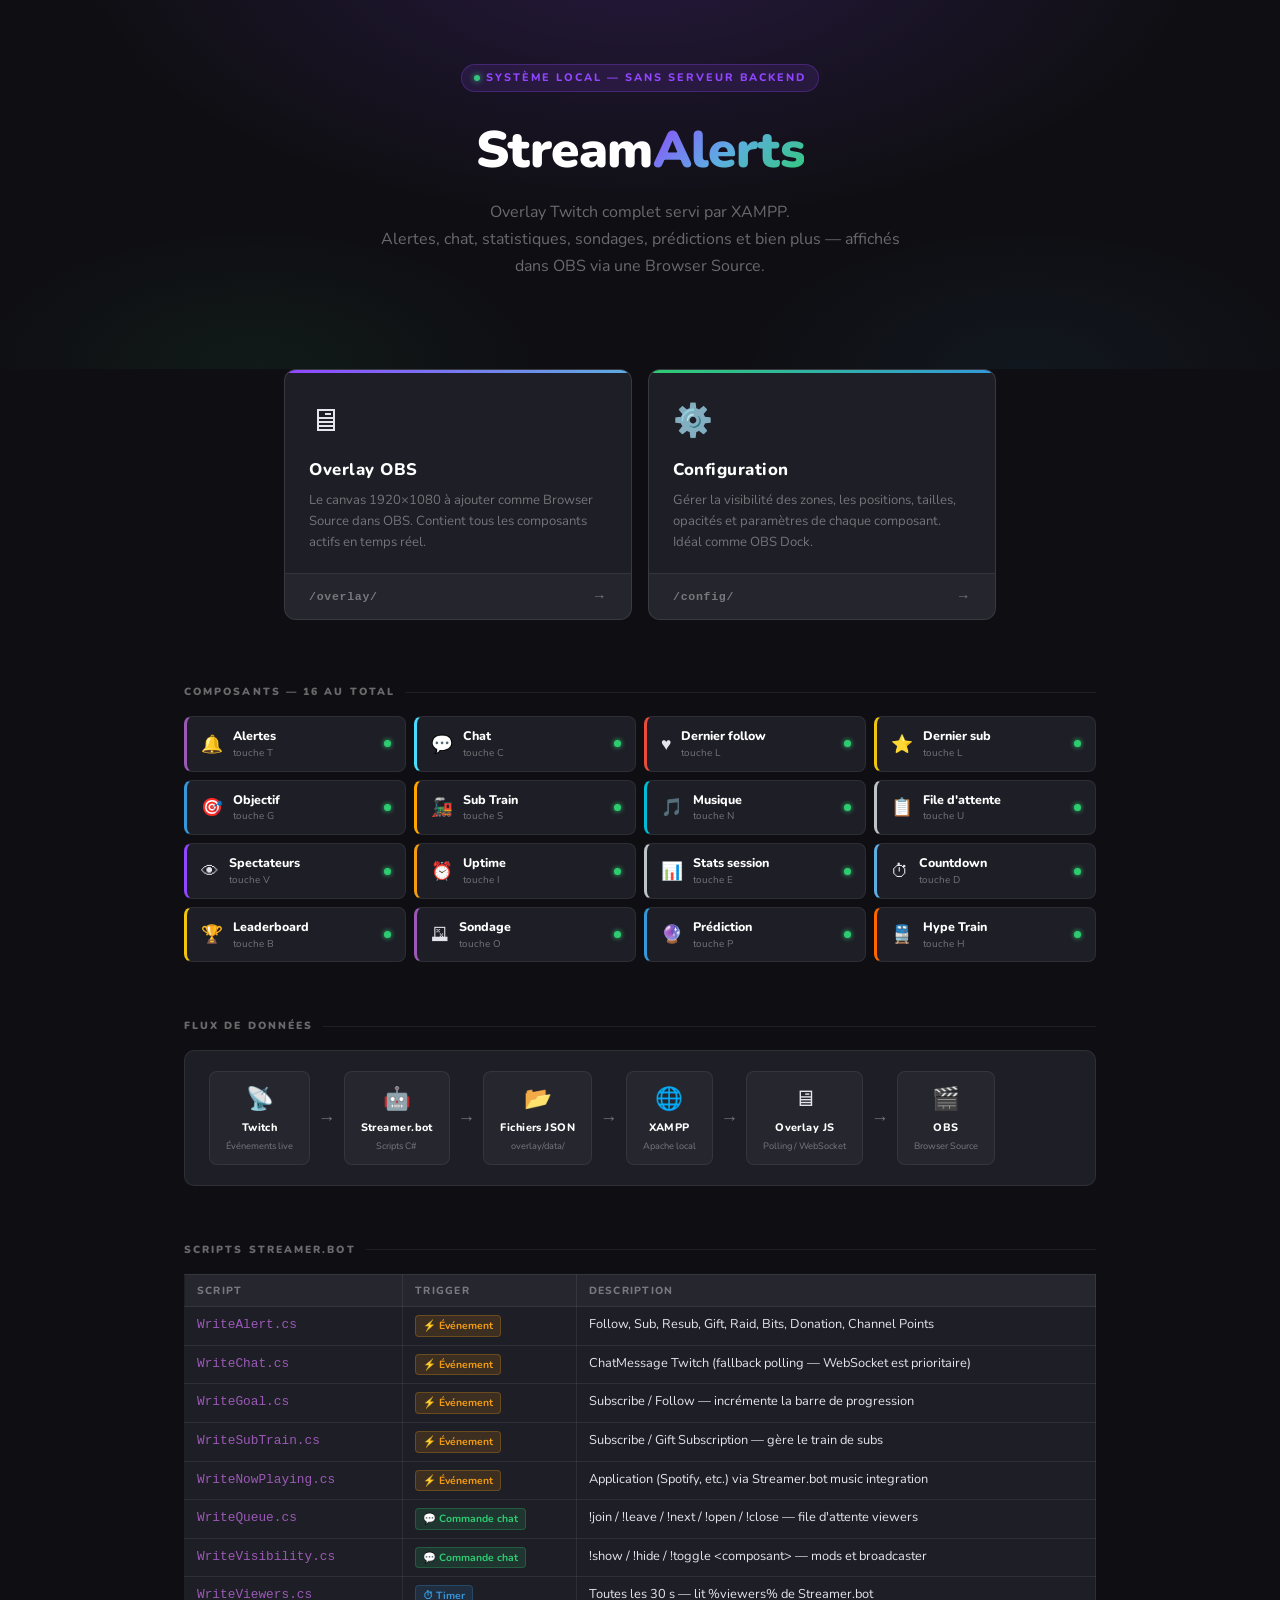
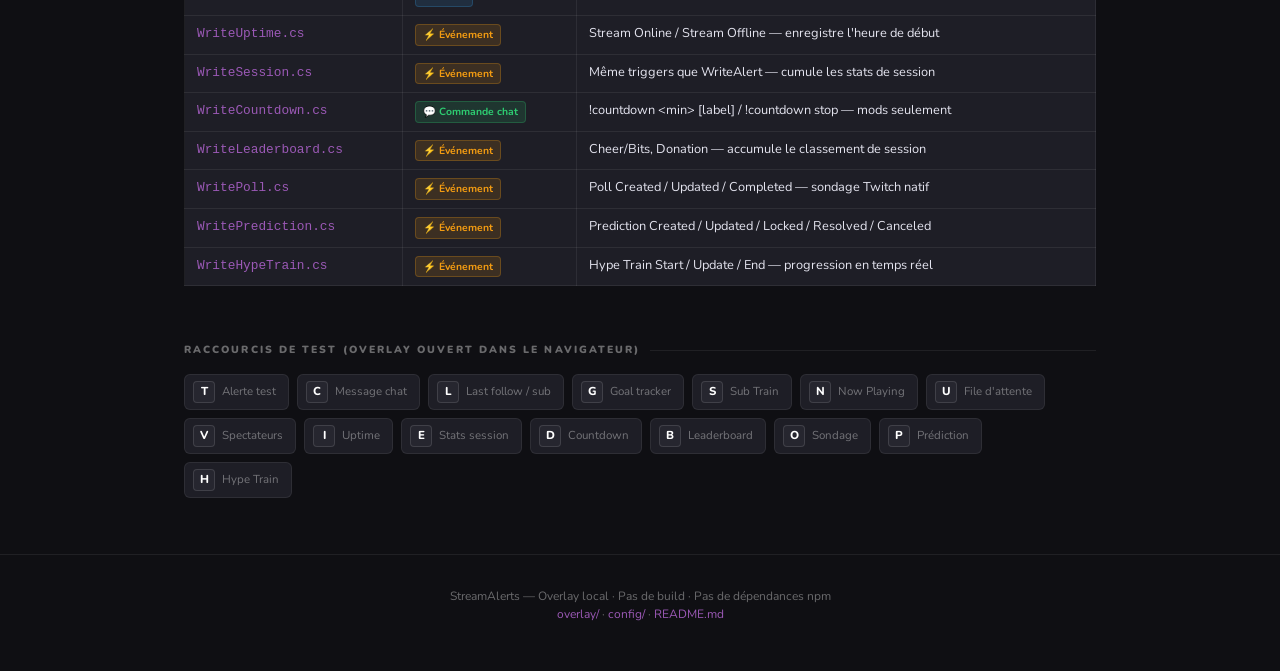
==== index.html @ 5d9573b3 "Add Claude agents, commands, overlays, streamerbot Add full Claude Code tooling and streaming overla" ====
<!DOCTYPE html>
<html lang="fr">
<head>
  <meta charset="UTF-8">
  <meta name="viewport" content="width=device-width, initial-scale=1">
  <title>StreamAlerts — Dashboard</title>
  <link rel="preconnect" href="https://fonts.googleapis.com">
  <link rel="preconnect" href="https://fonts.gstatic.com" crossorigin>
  <link href="https://fonts.googleapis.com/css2?family=Nunito:wght@400;600;700;800;900&display=swap" rel="stylesheet">
  <style>

    *, *::before, *::after { margin: 0; padding: 0; box-sizing: border-box; }

    :root {
      --bg:       #0f0f13;
      --bg2:      #16161c;
      --surf:     #1e1e26;
      --surf2:    #26262f;
      --border:   rgba(255,255,255,0.07);
      --border2:  rgba(255,255,255,0.12);
      --text:     #e4e4ef;
      --muted:    rgba(255,255,255,0.38);
      --accent:   #9B59B6;
      --twitch:   #9146FF;
      --green:    #2ECC71;
      --red:      #E74C3C;
      --orange:   #F39C12;
    }

    html { scroll-behavior: smooth; }

    body {
      background: var(--bg);
      color: var(--text);
      font-family: 'Nunito', -apple-system, 'Segoe UI', sans-serif;
      font-size: 14px;
      line-height: 1.5;
      min-height: 100vh;
    }

    /* ══════════════════════════════════════
       HERO
    ══════════════════════════════════════ */

    .hero {
      position: relative;
      padding: 64px 24px 48px;
      text-align: center;
      overflow: hidden;
    }

    .hero::before {
      content: '';
      position: absolute;
      inset: 0;
      background:
        radial-gradient(ellipse 800px 400px at 50% -60px,
          rgba(145, 70, 255, 0.18) 0%, transparent 70%),
        radial-gradient(ellipse 400px 200px at 20% 100%,
          rgba(46, 204, 113, 0.06) 0%, transparent 70%),
        radial-gradient(ellipse 400px 200px at 80% 100%,
          rgba(52, 152, 219, 0.06) 0%, transparent 70%);
      pointer-events: none;
    }

    .hero-badge {
      display: inline-flex;
      align-items: center;
      gap: 6px;
      font-size: 0.68rem;
      font-weight: 800;
      letter-spacing: 0.18em;
      text-transform: uppercase;
      color: var(--twitch);
      background: rgba(145, 70, 255, 0.12);
      border: 1px solid rgba(145, 70, 255, 0.28);
      padding: 5px 12px;
      border-radius: 20px;
      margin-bottom: 20px;
    }

    .hero-badge .dot {
      width: 6px; height: 6px;
      border-radius: 50%;
      background: var(--green);
      box-shadow: 0 0 6px var(--green);
      animation: pulse 2s ease-in-out infinite;
    }

    @keyframes pulse {
      0%,100% { opacity: 1; }
      50%      { opacity: 0.3; }
    }

    .hero h1 {
      font-size: clamp(2rem, 5vw, 3.2rem);
      font-weight: 900;
      letter-spacing: -0.01em;
      color: #fff;
      margin-bottom: 10px;
      position: relative;
    }

    .hero h1 span {
      background: linear-gradient(135deg, #9146FF 0%, #5DADE2 50%, #2ECC71 100%);
      -webkit-background-clip: text;
      -webkit-text-fill-color: transparent;
      background-clip: text;
    }

    .hero p {
      font-size: 1rem;
      color: var(--muted);
      max-width: 540px;
      margin: 0 auto 40px;
      line-height: 1.7;
    }

    /* ══════════════════════════════════════
       NAVIGATION CARDS
    ══════════════════════════════════════ */

    .nav-cards {
      display: grid;
      grid-template-columns: repeat(auto-fit, minmax(280px, 1fr));
      gap: 16px;
      max-width: 760px;
      margin: 0 auto 64px;
      padding: 0 24px;
    }

    .nav-card {
      position: relative;
      display: flex;
      flex-direction: column;
      background: var(--surf);
      border: 1px solid var(--border2);
      border-radius: 12px;
      overflow: hidden;
      text-decoration: none;
      color: var(--text);
      transition: border-color 0.2s, transform 0.2s, box-shadow 0.2s;
    }

    .nav-card:hover {
      border-color: rgba(255,255,255,0.2);
      transform: translateY(-3px);
      box-shadow: 0 16px 40px rgba(0,0,0,0.4);
    }

    .nav-card-accent {
      height: 3px;
      width: 100%;
    }

    .nav-card-body {
      padding: 24px 24px 20px;
      flex: 1;
      display: flex;
      flex-direction: column;
      gap: 8px;
    }

    .nav-card-icon {
      font-size: 2rem;
      margin-bottom: 4px;
    }

    .nav-card h2 {
      font-size: 1.05rem;
      font-weight: 800;
      letter-spacing: 0.03em;
      color: #fff;
    }

    .nav-card p {
      font-size: 0.82rem;
      color: var(--muted);
      line-height: 1.6;
      flex: 1;
    }

    .nav-card-footer {
      display: flex;
      align-items: center;
      justify-content: space-between;
      padding: 12px 24px;
      background: rgba(255,255,255,0.03);
      border-top: 1px solid var(--border);
      font-size: 0.75rem;
      font-weight: 700;
      letter-spacing: 0.06em;
    }

    .nav-card-url {
      color: var(--muted);
      font-family: monospace;
      font-size: 0.72rem;
    }

    .nav-card-arrow {
      color: var(--muted);
      font-size: 0.9rem;
      transition: transform 0.2s, color 0.2s;
    }

    .nav-card:hover .nav-card-arrow {
      transform: translateX(4px);
      color: #fff;
    }

    /* ══════════════════════════════════════
       SECTIONS
    ══════════════════════════════════════ */

    .section {
      max-width: 960px;
      margin: 0 auto 56px;
      padding: 0 24px;
    }

    .section-title {
      display: flex;
      align-items: center;
      gap: 10px;
      font-size: 0.65rem;
      font-weight: 900;
      letter-spacing: 0.2em;
      text-transform: uppercase;
      color: var(--muted);
      margin-bottom: 16px;
    }

    .section-title::after {
      content: '';
      flex: 1;
      height: 1px;
      background: var(--border);
    }

    /* ══════════════════════════════════════
       COMPOSANTS GRID
    ══════════════════════════════════════ */

    .comp-grid {
      display: grid;
      grid-template-columns: repeat(auto-fill, minmax(180px, 1fr));
      gap: 8px;
    }

    .comp-card {
      display: flex;
      align-items: center;
      gap: 10px;
      padding: 10px 14px;
      background: var(--surf);
      border: 1px solid var(--border);
      border-radius: 8px;
      border-left: 3px solid var(--comp-color, #555);
      transition: background 0.15s;
    }

    .comp-card:hover { background: var(--surf2); }

    .comp-card-icon { font-size: 1.1rem; flex-shrink: 0; }

    .comp-card-info { flex: 1; min-width: 0; }

    .comp-card-name {
      font-size: 0.78rem;
      font-weight: 800;
      color: #fff;
      white-space: nowrap;
      overflow: hidden;
      text-overflow: ellipsis;
    }

    .comp-card-key {
      font-size: 0.62rem;
      color: var(--muted);
    }

    .comp-status {
      width: 7px; height: 7px;
      border-radius: 50%;
      flex-shrink: 0;
      background: #444;
    }

    .comp-status.on  { background: var(--green); box-shadow: 0 0 5px var(--green); }
    .comp-status.off { background: #444; }

    /* ══════════════════════════════════════
       FLUX
    ══════════════════════════════════════ */

    .flow {
      display: flex;
      align-items: center;
      gap: 0;
      flex-wrap: wrap;
      background: var(--surf);
      border: 1px solid var(--border);
      border-radius: 10px;
      padding: 20px 24px;
      gap: 4px;
    }

    .flow-step {
      display: flex;
      flex-direction: column;
      align-items: center;
      gap: 4px;
      padding: 10px 16px;
      background: var(--surf2);
      border: 1px solid var(--border);
      border-radius: 8px;
      text-align: center;
      flex-shrink: 0;
    }

    .flow-step-icon { font-size: 1.4rem; }

    .flow-step-label {
      font-size: 0.68rem;
      font-weight: 800;
      color: #fff;
      letter-spacing: 0.04em;
    }

    .flow-step-sub {
      font-size: 0.58rem;
      color: var(--muted);
    }

    .flow-arrow {
      color: var(--muted);
      font-size: 1.1rem;
      padding: 0 4px;
      flex-shrink: 0;
    }

    /* ══════════════════════════════════════
       RACCOURCIS
    ══════════════════════════════════════ */

    .shortcuts {
      display: flex;
      flex-wrap: wrap;
      gap: 8px;
    }

    .shortcut {
      display: flex;
      align-items: center;
      gap: 7px;
      padding: 6px 12px 6px 8px;
      background: var(--surf);
      border: 1px solid var(--border);
      border-radius: 6px;
    }

    .shortcut kbd {
      display: inline-flex;
      align-items: center;
      justify-content: center;
      width: 22px; height: 22px;
      background: var(--surf2);
      border: 1px solid var(--border2);
      border-radius: 4px;
      font-family: 'Nunito', monospace;
      font-size: 0.72rem;
      font-weight: 800;
      color: #fff;
      flex-shrink: 0;
    }

    .shortcut-desc {
      font-size: 0.72rem;
      color: var(--muted);
    }

    /* ══════════════════════════════════════
       SCRIPTS TABLE
    ══════════════════════════════════════ */

    .scripts-table {
      width: 100%;
      border-collapse: collapse;
      font-size: 0.8rem;
    }

    .scripts-table th {
      text-align: left;
      padding: 8px 12px;
      background: var(--surf2);
      border: 1px solid var(--border);
      font-size: 0.65rem;
      font-weight: 800;
      letter-spacing: 0.12em;
      text-transform: uppercase;
      color: var(--muted);
    }

    .scripts-table td {
      padding: 8px 12px;
      border: 1px solid var(--border);
      background: var(--surf);
      vertical-align: top;
    }

    .scripts-table tr:hover td { background: var(--surf2); }

    .scripts-table .script-name {
      font-family: monospace;
      color: var(--accent);
      white-space: nowrap;
    }

    .trigger-badge {
      display: inline-flex;
      align-items: center;
      gap: 4px;
      font-size: 0.65rem;
      font-weight: 700;
      padding: 2px 7px;
      border-radius: 4px;
    }

    .trigger-event {
      background: rgba(243, 156, 18, 0.14);
      color: #F39C12;
      border: 1px solid rgba(243, 156, 18, 0.25);
    }

    .trigger-chat {
      background: rgba(46, 204, 113, 0.14);
      color: #2ECC71;
      border: 1px solid rgba(46, 204, 113, 0.25);
    }

    .trigger-timer {
      background: rgba(52, 152, 219, 0.14);
      color: #3498DB;
      border: 1px solid rgba(52, 152, 219, 0.25);
    }

    /* ══════════════════════════════════════
       FOOTER
    ══════════════════════════════════════ */

    footer {
      text-align: center;
      padding: 32px 24px 48px;
      border-top: 1px solid var(--border);
      color: var(--muted);
      font-size: 0.75rem;
    }

    footer a { color: var(--accent); text-decoration: none; }
    footer a:hover { text-decoration: underline; }

  </style>
</head>
<body>

  <!-- ══════════════════════════════════════
       HERO
  ══════════════════════════════════════ -->

  <div class="hero">
    <div class="hero-badge">
      <span class="dot"></span>
      Système local — sans serveur backend
    </div>
    <h1>Stream<span>Alerts</span></h1>
    <p>
      Overlay Twitch complet servi par XAMPP.<br>
      Alertes, chat, statistiques, sondages, prédictions et bien plus —
      affichés dans OBS via une Browser Source.
    </p>
  </div>

  <!-- ══════════════════════════════════════
       NAVIGATION PRINCIPALE
  ══════════════════════════════════════ -->

  <div class="nav-cards">

    <a class="nav-card" href="overlay/">
      <div class="nav-card-accent" style="background: linear-gradient(90deg, #9146FF, #5DADE2);"></div>
      <div class="nav-card-body">
        <div class="nav-card-icon">🖥</div>
        <h2>Overlay OBS</h2>
        <p>
          Le canvas 1920×1080 à ajouter comme Browser Source dans OBS.
          Contient tous les composants actifs en temps réel.
        </p>
      </div>
      <div class="nav-card-footer">
        <span class="nav-card-url">/overlay/</span>
        <span class="nav-card-arrow">→</span>
      </div>
    </a>

    <a class="nav-card" href="config/">
      <div class="nav-card-accent" style="background: linear-gradient(90deg, #2ECC71, #3498DB);"></div>
      <div class="nav-card-body">
        <div class="nav-card-icon">⚙️</div>
        <h2>Configuration</h2>
        <p>
          Gérer la visibilité des zones, les positions, tailles, opacités
          et paramètres de chaque composant. Idéal comme OBS Dock.
        </p>
      </div>
      <div class="nav-card-footer">
        <span class="nav-card-url">/config/</span>
        <span class="nav-card-arrow">→</span>
      </div>
    </a>

  </div>

  <!-- ══════════════════════════════════════
       COMPOSANTS
  ══════════════════════════════════════ -->

  <div class="section">
    <div class="section-title">Composants — 16 au total</div>
    <div class="comp-grid" id="comp-grid">

      <!-- Composants existants -->
      <div class="comp-card" style="--comp-color:#9B59B6" data-key="alerts">
        <span class="comp-card-icon">🔔</span>
        <div class="comp-card-info">
          <div class="comp-card-name">Alertes</div>
          <div class="comp-card-key">touche T</div>
        </div>
        <span class="comp-status" id="s-alerts"></span>
      </div>

      <div class="comp-card" style="--comp-color:#48DBFB" data-key="chat">
        <span class="comp-card-icon">💬</span>
        <div class="comp-card-info">
          <div class="comp-card-name">Chat</div>
          <div class="comp-card-key">touche C</div>
        </div>
        <span class="comp-status" id="s-chat"></span>
      </div>

      <div class="comp-card" style="--comp-color:#E74C3C" data-key="lastFollower">
        <span class="comp-card-icon">♥</span>
        <div class="comp-card-info">
          <div class="comp-card-name">Dernier follow</div>
          <div class="comp-card-key">touche L</div>
        </div>
        <span class="comp-status" id="s-lastFollower"></span>
      </div>

      <div class="comp-card" style="--comp-color:#F1C40F" data-key="lastSubscriber">
        <span class="comp-card-icon">⭐</span>
        <div class="comp-card-info">
          <div class="comp-card-name">Dernier sub</div>
          <div class="comp-card-key">touche L</div>
        </div>
        <span class="comp-status" id="s-lastSubscriber"></span>
      </div>

      <div class="comp-card" style="--comp-color:#3498DB" data-key="goal">
        <span class="comp-card-icon">🎯</span>
        <div class="comp-card-info">
          <div class="comp-card-name">Objectif</div>
          <div class="comp-card-key">touche G</div>
        </div>
        <span class="comp-status" id="s-goal"></span>
      </div>

      <div class="comp-card" style="--comp-color:#FFA500" data-key="subtrain">
        <span class="comp-card-icon">🚂</span>
        <div class="comp-card-info">
          <div class="comp-card-name">Sub Train</div>
          <div class="comp-card-key">touche S</div>
        </div>
        <span class="comp-status" id="s-subtrain"></span>
      </div>

      <div class="comp-card" style="--comp-color:#00BCD4" data-key="nowplaying">
        <span class="comp-card-icon">🎵</span>
        <div class="comp-card-info">
          <div class="comp-card-name">Musique</div>
          <div class="comp-card-key">touche N</div>
        </div>
        <span class="comp-status" id="s-nowplaying"></span>
      </div>

      <div class="comp-card" style="--comp-color:#BDC3C7" data-key="queue">
        <span class="comp-card-icon">📋</span>
        <div class="comp-card-info">
          <div class="comp-card-name">File d'attente</div>
          <div class="comp-card-key">touche U</div>
        </div>
        <span class="comp-status" id="s-queue"></span>
      </div>

      <!-- Nouveaux composants -->
      <div class="comp-card" style="--comp-color:#9146FF" data-key="viewers">
        <span class="comp-card-icon">👁</span>
        <div class="comp-card-info">
          <div class="comp-card-name">Spectateurs</div>
          <div class="comp-card-key">touche V</div>
        </div>
        <span class="comp-status" id="s-viewers"></span>
      </div>

      <div class="comp-card" style="--comp-color:#F39C12" data-key="uptime">
        <span class="comp-card-icon">⏰</span>
        <div class="comp-card-info">
          <div class="comp-card-name">Uptime</div>
          <div class="comp-card-key">touche I</div>
        </div>
        <span class="comp-status" id="s-uptime"></span>
      </div>

      <div class="comp-card" style="--comp-color:#BDC3C7" data-key="session">
        <span class="comp-card-icon">📊</span>
        <div class="comp-card-info">
          <div class="comp-card-name">Stats session</div>
          <div class="comp-card-key">touche E</div>
        </div>
        <span class="comp-status" id="s-session"></span>
      </div>

      <div class="comp-card" style="--comp-color:#5DADE2" data-key="countdown">
        <span class="comp-card-icon">⏱</span>
        <div class="comp-card-info">
          <div class="comp-card-name">Countdown</div>
          <div class="comp-card-key">touche D</div>
        </div>
        <span class="comp-status" id="s-countdown"></span>
      </div>

      <div class="comp-card" style="--comp-color:#F1C40F" data-key="leaderboard">
        <span class="comp-card-icon">🏆</span>
        <div class="comp-card-info">
          <div class="comp-card-name">Leaderboard</div>
          <div class="comp-card-key">touche B</div>
        </div>
        <span class="comp-status" id="s-leaderboard"></span>
      </div>

      <div class="comp-card" style="--comp-color:#9B59B6" data-key="poll">
        <span class="comp-card-icon">🗳</span>
        <div class="comp-card-info">
          <div class="comp-card-name">Sondage</div>
          <div class="comp-card-key">touche O</div>
        </div>
        <span class="comp-status" id="s-poll"></span>
      </div>

      <div class="comp-card" style="--comp-color:#3498DB" data-key="prediction">
        <span class="comp-card-icon">🔮</span>
        <div class="comp-card-info">
          <div class="comp-card-name">Prédiction</div>
          <div class="comp-card-key">touche P</div>
        </div>
        <span class="comp-status" id="s-prediction"></span>
      </div>

      <div class="comp-card" style="--comp-color:#ff6600" data-key="hypetrain">
        <span class="comp-card-icon">🚆</span>
        <div class="comp-card-info">
          <div class="comp-card-name">Hype Train</div>
          <div class="comp-card-key">touche H</div>
        </div>
        <span class="comp-status" id="s-hypetrain"></span>
      </div>

    </div>
  </div>

  <!-- ══════════════════════════════════════
       FLUX DE DONNÉES
  ══════════════════════════════════════ -->

  <div class="section">
    <div class="section-title">Flux de données</div>
    <div class="flow">
      <div class="flow-step">
        <span class="flow-step-icon">📡</span>
        <span class="flow-step-label">Twitch</span>
        <span class="flow-step-sub">Événements live</span>
      </div>
      <span class="flow-arrow">→</span>
      <div class="flow-step">
        <span class="flow-step-icon">🤖</span>
        <span class="flow-step-label">Streamer.bot</span>
        <span class="flow-step-sub">Scripts C#</span>
      </div>
      <span class="flow-arrow">→</span>
      <div class="flow-step">
        <span class="flow-step-icon">📂</span>
        <span class="flow-step-label">Fichiers JSON</span>
        <span class="flow-step-sub">overlay/data/</span>
      </div>
      <span class="flow-arrow">→</span>
      <div class="flow-step">
        <span class="flow-step-icon">🌐</span>
        <span class="flow-step-label">XAMPP</span>
        <span class="flow-step-sub">Apache local</span>
      </div>
      <span class="flow-arrow">→</span>
      <div class="flow-step">
        <span class="flow-step-icon">🖥</span>
        <span class="flow-step-label">Overlay JS</span>
        <span class="flow-step-sub">Polling / WebSocket</span>
      </div>
      <span class="flow-arrow">→</span>
      <div class="flow-step">
        <span class="flow-step-icon">🎬</span>
        <span class="flow-step-label">OBS</span>
        <span class="flow-step-sub">Browser Source</span>
      </div>
    </div>
  </div>

  <!-- ══════════════════════════════════════
       SCRIPTS STREAMER.BOT
  ══════════════════════════════════════ -->

  <div class="section">
    <div class="section-title">Scripts Streamer.bot</div>
    <table class="scripts-table">
      <thead>
        <tr>
          <th>Script</th>
          <th>Trigger</th>
          <th>Description</th>
        </tr>
      </thead>
      <tbody>
        <tr>
          <td class="script-name">WriteAlert.cs</td>
          <td><span class="trigger-badge trigger-event">⚡ Événement</span></td>
          <td>Follow, Sub, Resub, Gift, Raid, Bits, Donation, Channel Points</td>
        </tr>
        <tr>
          <td class="script-name">WriteChat.cs</td>
          <td><span class="trigger-badge trigger-event">⚡ Événement</span></td>
          <td>ChatMessage Twitch (fallback polling — WebSocket est prioritaire)</td>
        </tr>
        <tr>
          <td class="script-name">WriteGoal.cs</td>
          <td><span class="trigger-badge trigger-event">⚡ Événement</span></td>
          <td>Subscribe / Follow — incrémente la barre de progression</td>
        </tr>
        <tr>
          <td class="script-name">WriteSubTrain.cs</td>
          <td><span class="trigger-badge trigger-event">⚡ Événement</span></td>
          <td>Subscribe / Gift Subscription — gère le train de subs</td>
        </tr>
        <tr>
          <td class="script-name">WriteNowPlaying.cs</td>
          <td><span class="trigger-badge trigger-event">⚡ Événement</span></td>
          <td>Application (Spotify, etc.) via Streamer.bot music integration</td>
        </tr>
        <tr>
          <td class="script-name">WriteQueue.cs</td>
          <td><span class="trigger-badge trigger-chat">💬 Commande chat</span></td>
          <td>!join / !leave / !next / !open / !close — file d'attente viewers</td>
        </tr>
        <tr>
          <td class="script-name">WriteVisibility.cs</td>
          <td><span class="trigger-badge trigger-chat">💬 Commande chat</span></td>
          <td>!show / !hide / !toggle &lt;composant&gt; — mods et broadcaster</td>
        </tr>
        <tr>
          <td class="script-name">WriteViewers.cs</td>
          <td><span class="trigger-badge trigger-timer">⏱ Timer</span></td>
          <td>Toutes les 30 s — lit %viewers% de Streamer.bot</td>
        </tr>
        <tr>
          <td class="script-name">WriteUptime.cs</td>
          <td><span class="trigger-badge trigger-event">⚡ Événement</span></td>
          <td>Stream Online / Stream Offline — enregistre l'heure de début</td>
        </tr>
        <tr>
          <td class="script-name">WriteSession.cs</td>
          <td><span class="trigger-badge trigger-event">⚡ Événement</span></td>
          <td>Même triggers que WriteAlert — cumule les stats de session</td>
        </tr>
        <tr>
          <td class="script-name">WriteCountdown.cs</td>
          <td><span class="trigger-badge trigger-chat">💬 Commande chat</span></td>
          <td>!countdown &lt;min&gt; [label] / !countdown stop — mods seulement</td>
        </tr>
        <tr>
          <td class="script-name">WriteLeaderboard.cs</td>
          <td><span class="trigger-badge trigger-event">⚡ Événement</span></td>
          <td>Cheer/Bits, Donation — accumule le classement de session</td>
        </tr>
        <tr>
          <td class="script-name">WritePoll.cs</td>
          <td><span class="trigger-badge trigger-event">⚡ Événement</span></td>
          <td>Poll Created / Updated / Completed — sondage Twitch natif</td>
        </tr>
        <tr>
          <td class="script-name">WritePrediction.cs</td>
          <td><span class="trigger-badge trigger-event">⚡ Événement</span></td>
          <td>Prediction Created / Updated / Locked / Resolved / Canceled</td>
        </tr>
        <tr>
          <td class="script-name">WriteHypeTrain.cs</td>
          <td><span class="trigger-badge trigger-event">⚡ Événement</span></td>
          <td>Hype Train Start / Update / End — progression en temps réel</td>
        </tr>
      </tbody>
    </table>
  </div>

  <!-- ══════════════════════════════════════
       RACCOURCIS CLAVIER
  ══════════════════════════════════════ -->

  <div class="section">
    <div class="section-title">Raccourcis de test (overlay ouvert dans le navigateur)</div>
    <div class="shortcuts">
      <div class="shortcut"><kbd>T</kbd><span class="shortcut-desc">Alerte test</span></div>
      <div class="shortcut"><kbd>C</kbd><span class="shortcut-desc">Message chat</span></div>
      <div class="shortcut"><kbd>L</kbd><span class="shortcut-desc">Last follow / sub</span></div>
      <div class="shortcut"><kbd>G</kbd><span class="shortcut-desc">Goal tracker</span></div>
      <div class="shortcut"><kbd>S</kbd><span class="shortcut-desc">Sub Train</span></div>
      <div class="shortcut"><kbd>N</kbd><span class="shortcut-desc">Now Playing</span></div>
      <div class="shortcut"><kbd>U</kbd><span class="shortcut-desc">File d'attente</span></div>
      <div class="shortcut"><kbd>V</kbd><span class="shortcut-desc">Spectateurs</span></div>
      <div class="shortcut"><kbd>I</kbd><span class="shortcut-desc">Uptime</span></div>
      <div class="shortcut"><kbd>E</kbd><span class="shortcut-desc">Stats session</span></div>
      <div class="shortcut"><kbd>D</kbd><span class="shortcut-desc">Countdown</span></div>
      <div class="shortcut"><kbd>B</kbd><span class="shortcut-desc">Leaderboard</span></div>
      <div class="shortcut"><kbd>O</kbd><span class="shortcut-desc">Sondage</span></div>
      <div class="shortcut"><kbd>P</kbd><span class="shortcut-desc">Prédiction</span></div>
      <div class="shortcut"><kbd>H</kbd><span class="shortcut-desc">Hype Train</span></div>
    </div>
  </div>

  <!-- ══════════════════════════════════════
       FOOTER
  ══════════════════════════════════════ -->

  <footer>
    <p>
      StreamAlerts — Overlay local · Pas de build · Pas de dépendances npm<br>
      <a href="overlay/" target="_blank">overlay/</a> ·
      <a href="config/" target="_blank">config/</a> ·
      <a href="README.md" target="_blank">README.md</a>
    </p>
  </footer>

  <!-- ══════════════════════════════════════
       SCRIPT : statuts de visibilité
  ══════════════════════════════════════ -->

  <script>
    async function loadVisibility() {
      try {
        const res = await fetch('overlay/data/visibility.json?t=' + Date.now());
        if (!res.ok) return;
        const vis = await res.json();
        for (const [key, visible] of Object.entries(vis)) {
          const el = document.getElementById('s-' + key);
          if (el) {
            el.className = 'comp-status ' + (visible ? 'on' : 'off');
            el.title = visible ? 'Visible' : 'Masqué';
          }
        }
      } catch (_) {}
    }

    loadVisibility();
    setInterval(loadVisibility, 3000);
  </script>

</body>
</html>
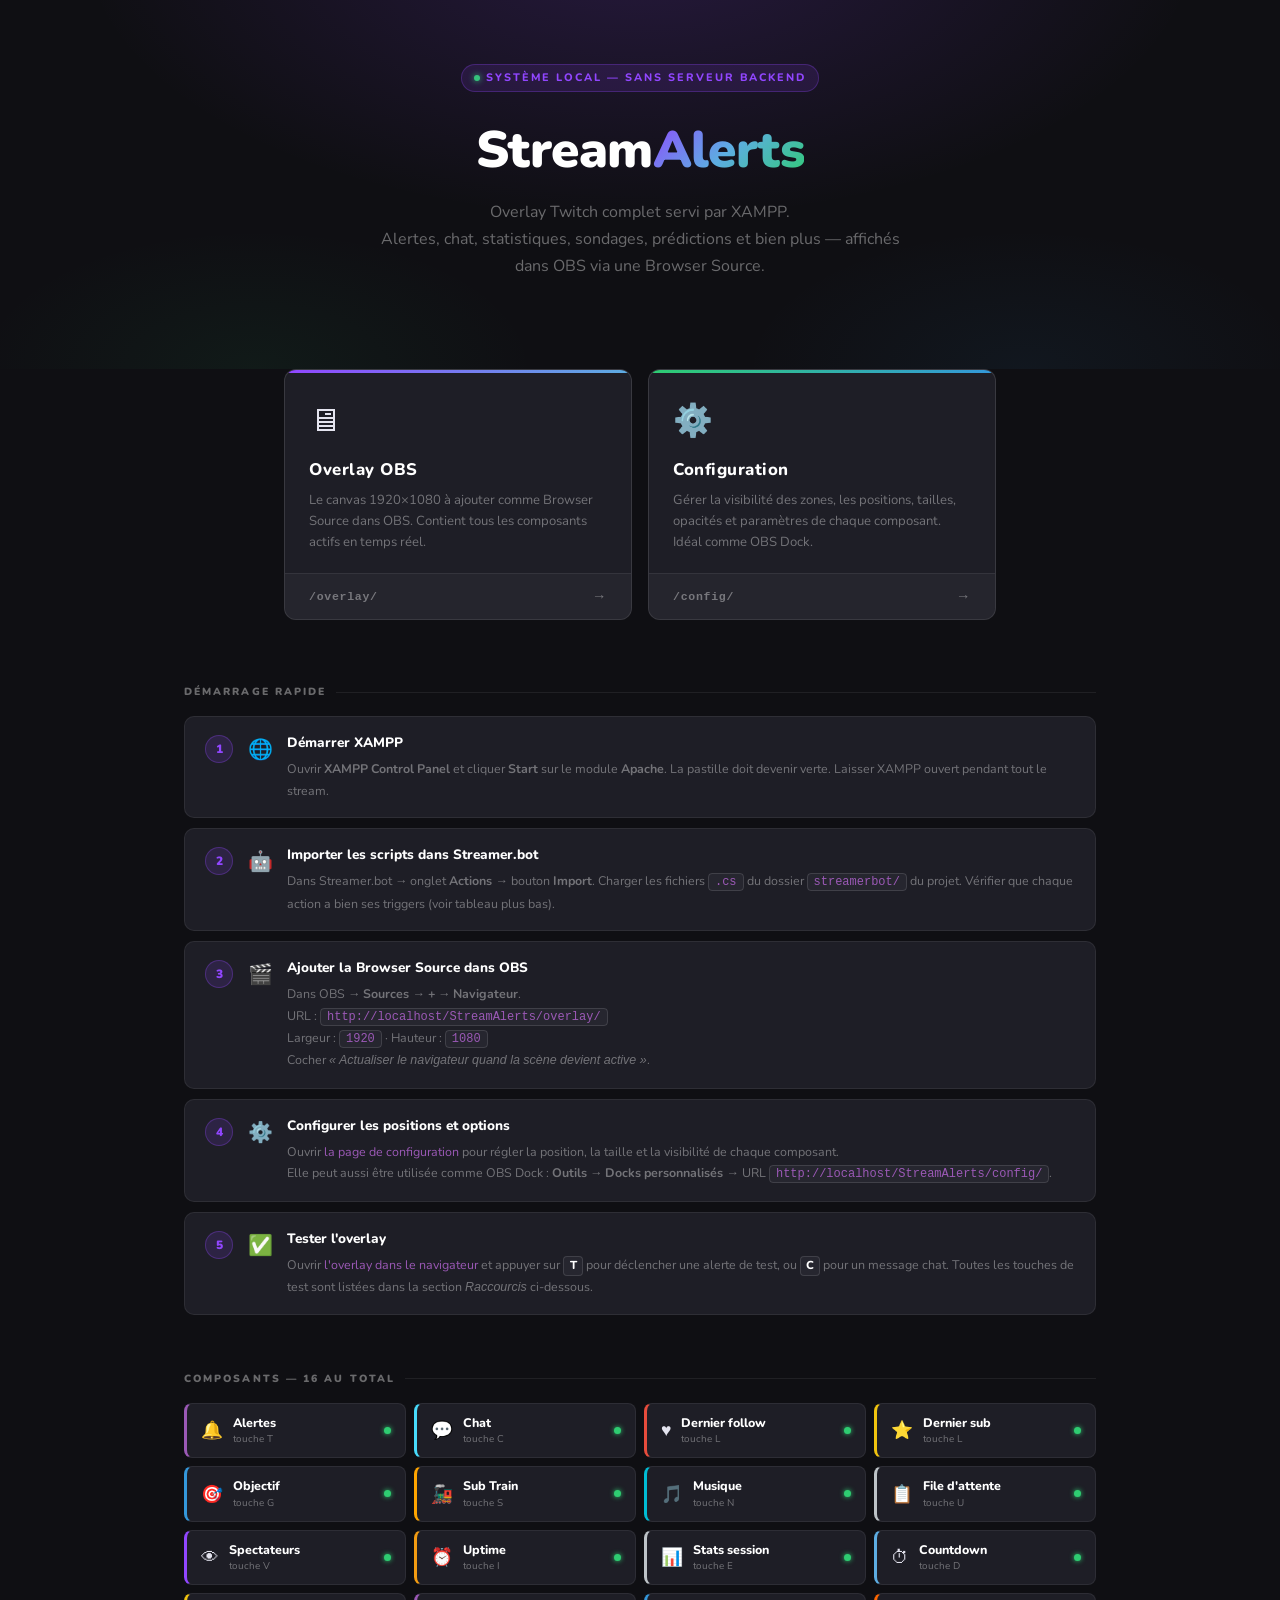
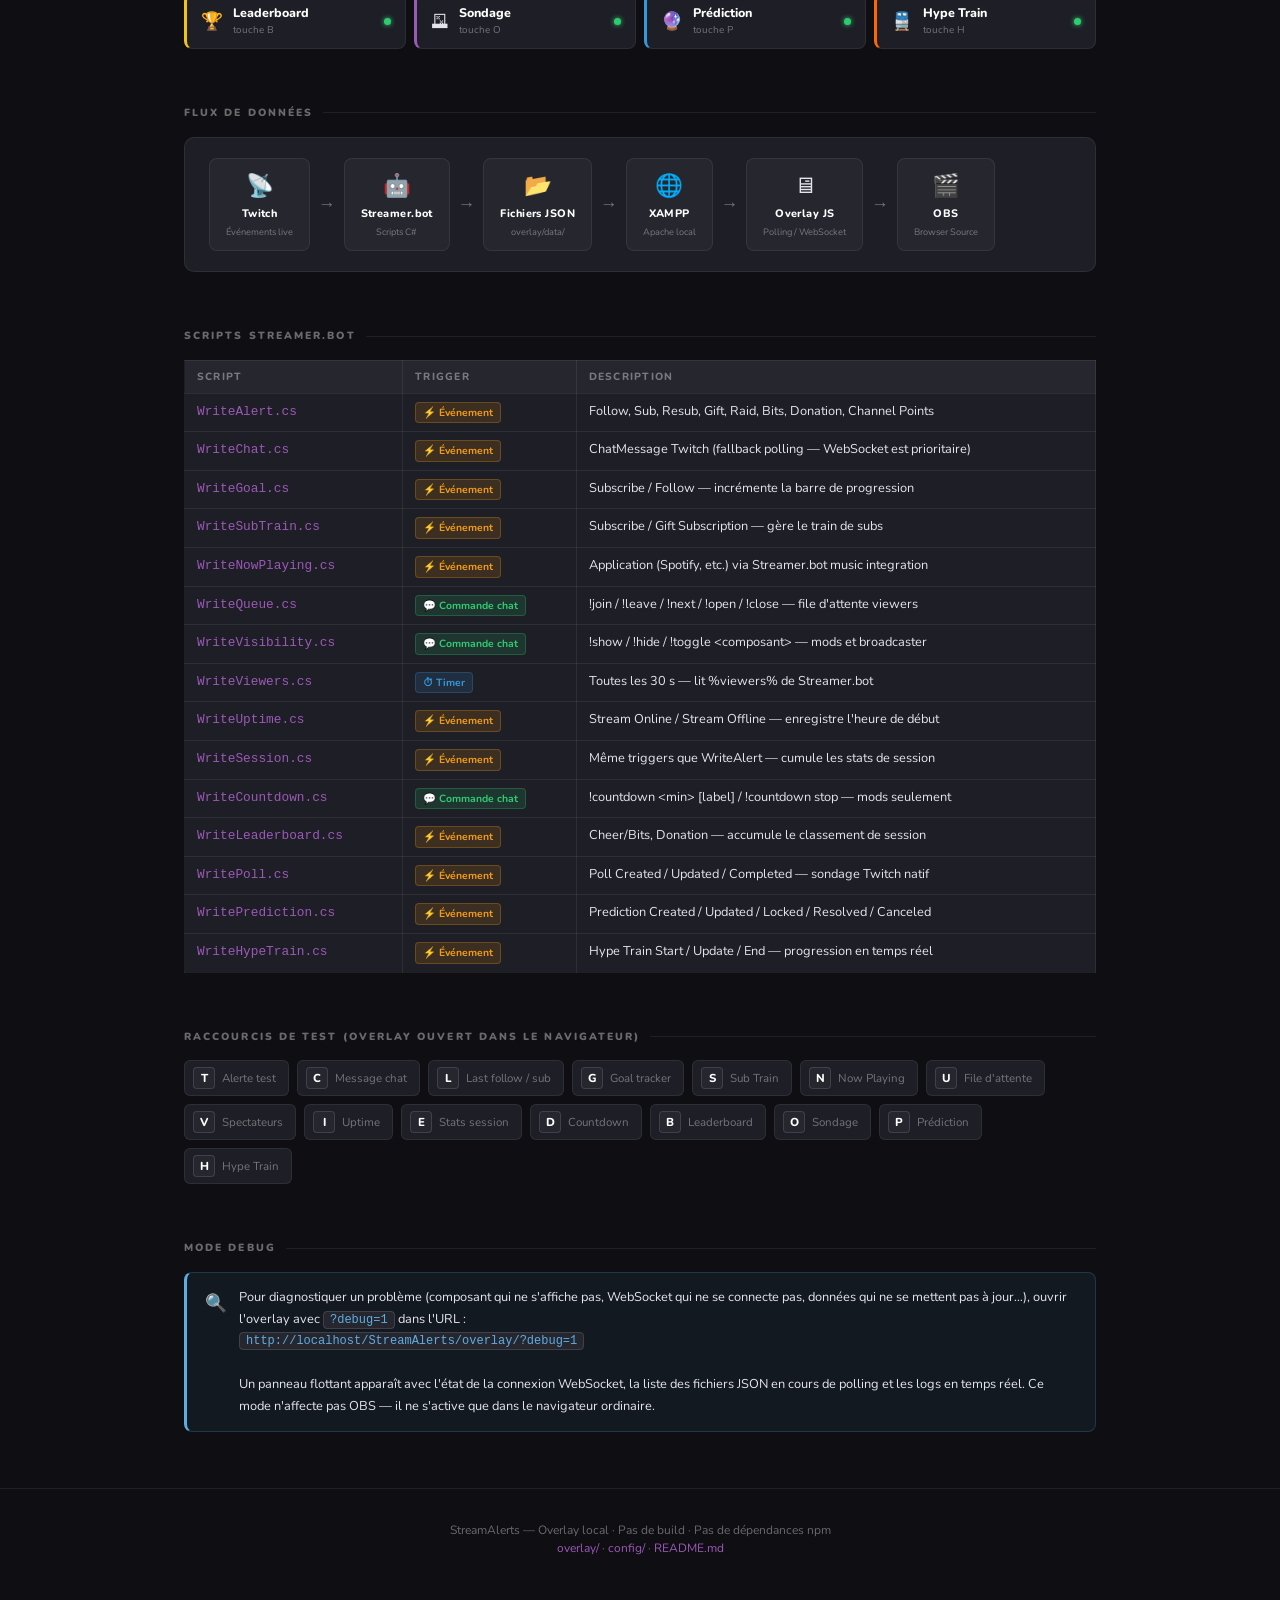
==== commit c1135637: "Docs: overhaul CLAUDE/README, add debug & quickstart Major documentation and UX updates: rewritten C" ====
--- a/index.html
+++ b/index.html
@@ -446,6 +446,128 @@
     }
 
     /* ══════════════════════════════════════
+       DÉMARRAGE RAPIDE
+    ══════════════════════════════════════ */
+
+    .quickstart {
+      display: flex;
+      flex-direction: column;
+      gap: 10px;
+    }
+
+    .qs-step {
+      display: flex;
+      align-items: flex-start;
+      gap: 14px;
+      padding: 16px 20px;
+      background: var(--surf);
+      border: 1px solid var(--border);
+      border-radius: 10px;
+      transition: border-color 0.15s;
+    }
+
+    .qs-step:hover { border-color: var(--border2); }
+
+    .qs-step-num {
+      display: flex;
+      align-items: center;
+      justify-content: center;
+      width: 28px; height: 28px;
+      background: rgba(145, 70, 255, 0.14);
+      border: 1px solid rgba(145, 70, 255, 0.3);
+      border-radius: 50%;
+      font-size: 0.75rem;
+      font-weight: 900;
+      color: var(--twitch);
+      flex-shrink: 0;
+      margin-top: 2px;
+    }
+
+    .qs-step-icon {
+      font-size: 1.25rem;
+      flex-shrink: 0;
+      width: 26px;
+      text-align: center;
+      margin-top: 2px;
+    }
+
+    .qs-step-body { flex: 1; }
+
+    .qs-step-title {
+      font-size: 0.85rem;
+      font-weight: 800;
+      color: #fff;
+      margin-bottom: 5px;
+    }
+
+    .qs-step-desc {
+      font-size: 0.78rem;
+      color: var(--muted);
+      line-height: 1.7;
+    }
+
+    .qs-step-desc code {
+      font-family: monospace;
+      font-size: 0.75rem;
+      background: var(--surf2);
+      border: 1px solid var(--border2);
+      padding: 1px 6px;
+      border-radius: 4px;
+      color: var(--accent);
+    }
+
+    .qs-step-desc a { color: var(--accent); text-decoration: none; }
+    .qs-step-desc a:hover { text-decoration: underline; }
+
+    .qs-step-desc kbd {
+      display: inline-flex;
+      align-items: center;
+      justify-content: center;
+      min-width: 20px; height: 20px;
+      padding: 0 5px;
+      background: var(--surf2);
+      border: 1px solid var(--border2);
+      border-radius: 4px;
+      font-family: 'Nunito', monospace;
+      font-size: 0.72rem;
+      font-weight: 800;
+      color: #fff;
+    }
+
+    /* ══════════════════════════════════════
+       CALLOUT
+    ══════════════════════════════════════ */
+
+    .callout {
+      display: flex;
+      align-items: flex-start;
+      gap: 12px;
+      padding: 14px 18px;
+      background: rgba(93, 173, 226, 0.07);
+      border: 1px solid rgba(93, 173, 226, 0.2);
+      border-left: 3px solid #5DADE2;
+      border-radius: 8px;
+      font-size: 0.8rem;
+      color: var(--text);
+      line-height: 1.7;
+    }
+
+    .callout-icon { font-size: 1.1rem; flex-shrink: 0; margin-top: 2px; }
+
+    .callout code {
+      font-family: monospace;
+      font-size: 0.75rem;
+      background: var(--surf2);
+      border: 1px solid var(--border2);
+      padding: 1px 6px;
+      border-radius: 4px;
+      color: #5DADE2;
+    }
+
+    .callout a { color: #5DADE2; text-decoration: none; }
+    .callout a:hover { text-decoration: underline; }
+
+    /* ══════════════════════════════════════
        FOOTER
     ══════════════════════════════════════ */
 
@@ -519,6 +641,84 @@
       </div>
     </a>
 
+  </div>
+
+  <!-- ══════════════════════════════════════
+       DÉMARRAGE RAPIDE
+  ══════════════════════════════════════ -->
+
+  <div class="section">
+    <div class="section-title">Démarrage rapide</div>
+    <div class="quickstart">
+
+      <div class="qs-step">
+        <div class="qs-step-num">1</div>
+        <span class="qs-step-icon">🌐</span>
+        <div class="qs-step-body">
+          <div class="qs-step-title">Démarrer XAMPP</div>
+          <div class="qs-step-desc">
+            Ouvrir <strong>XAMPP Control Panel</strong> et cliquer <strong>Start</strong> sur le module <strong>Apache</strong>.
+            La pastille doit devenir verte. Laisser XAMPP ouvert pendant tout le stream.
+          </div>
+        </div>
+      </div>
+
+      <div class="qs-step">
+        <div class="qs-step-num">2</div>
+        <span class="qs-step-icon">🤖</span>
+        <div class="qs-step-body">
+          <div class="qs-step-title">Importer les scripts dans Streamer.bot</div>
+          <div class="qs-step-desc">
+            Dans Streamer.bot → onglet <strong>Actions</strong> → bouton <strong>Import</strong>.
+            Charger les fichiers <code>.cs</code> du dossier <code>streamerbot/</code> du projet.
+            Vérifier que chaque action a bien ses triggers (voir tableau plus bas).
+          </div>
+        </div>
+      </div>
+
+      <div class="qs-step">
+        <div class="qs-step-num">3</div>
+        <span class="qs-step-icon">🎬</span>
+        <div class="qs-step-body">
+          <div class="qs-step-title">Ajouter la Browser Source dans OBS</div>
+          <div class="qs-step-desc">
+            Dans OBS → <strong>Sources</strong> → <strong>+</strong> → <strong>Navigateur</strong>.<br>
+            URL : <code>http://localhost/StreamAlerts/overlay/</code><br>
+            Largeur : <code>1920</code> · Hauteur : <code>1080</code><br>
+            Cocher <em>« Actualiser le navigateur quand la scène devient active »</em>.
+          </div>
+        </div>
+      </div>
+
+      <div class="qs-step">
+        <div class="qs-step-num">4</div>
+        <span class="qs-step-icon">⚙️</span>
+        <div class="qs-step-body">
+          <div class="qs-step-title">Configurer les positions et options</div>
+          <div class="qs-step-desc">
+            Ouvrir <a href="config/">la page de configuration</a> pour régler la position,
+            la taille et la visibilité de chaque composant.<br>
+            Elle peut aussi être utilisée comme OBS Dock : <strong>Outils → Docks personnalisés</strong>
+            → URL <code>http://localhost/StreamAlerts/config/</code>.
+          </div>
+        </div>
+      </div>
+
+      <div class="qs-step">
+        <div class="qs-step-num">5</div>
+        <span class="qs-step-icon">✅</span>
+        <div class="qs-step-body">
+          <div class="qs-step-title">Tester l'overlay</div>
+          <div class="qs-step-desc">
+            Ouvrir <a href="overlay/" target="_blank">l'overlay dans le navigateur</a>
+            et appuyer sur <kbd>T</kbd> pour déclencher une alerte de test,
+            ou <kbd>C</kbd> pour un message chat.
+            Toutes les touches de test sont listées dans la section <em>Raccourcis</em> ci-dessous.
+          </div>
+        </div>
+      </div>
+
+    </div>
   </div>
 
   <!-- ══════════════════════════════════════
@@ -843,6 +1043,25 @@
   </div>
 
   <!-- ══════════════════════════════════════
+       MODE DEBUG
+  ══════════════════════════════════════ -->
+
+  <div class="section">
+    <div class="section-title">Mode debug</div>
+    <div class="callout">
+      <span class="callout-icon">🔍</span>
+      <div>
+        Pour diagnostiquer un problème (composant qui ne s'affiche pas, WebSocket qui ne se connecte pas,
+        données qui ne se mettent pas à jour…), ouvrir l'overlay avec <code>?debug=1</code> dans l'URL :<br>
+        <a href="overlay/?debug=1" target="_blank"><code>http://localhost/StreamAlerts/overlay/?debug=1</code></a><br><br>
+        Un panneau flottant apparaît avec l'état de la connexion WebSocket, la liste des fichiers JSON
+        en cours de polling et les logs en temps réel. Ce mode n'affecte pas OBS —
+        il ne s'active que dans le navigateur ordinaire.
+      </div>
+    </div>
+  </div>
+
+  <!-- ══════════════════════════════════════
        FOOTER
   ══════════════════════════════════════ -->
 
